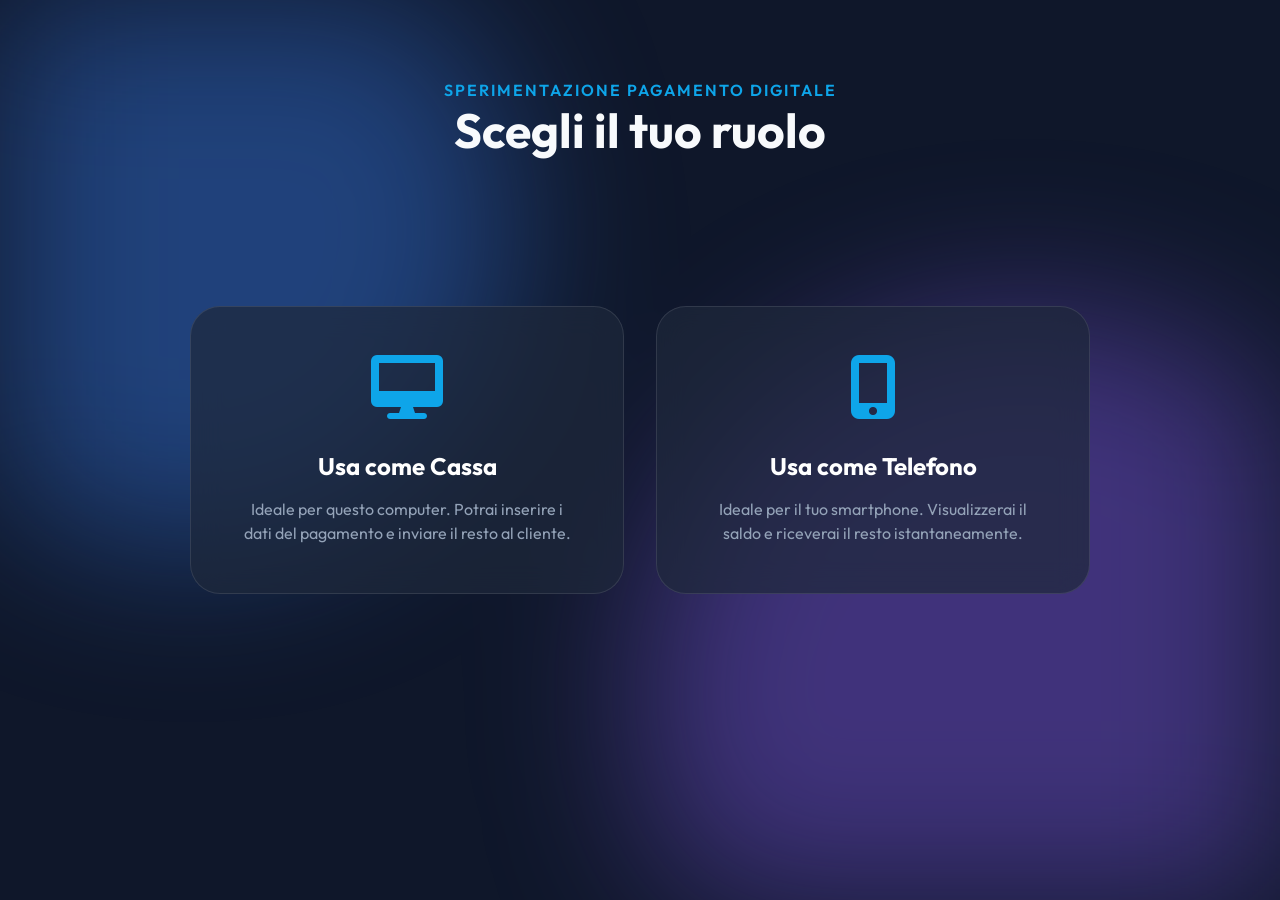
==== index.html @ 4764c620 "PaySim v2.0 - Simulazione pagamento digitale" ====
<!DOCTYPE html>
<html lang="it">

<head>
    <meta charset="UTF-8">
    <meta name="viewport" content="width=device-width, initial-scale=1.0">
    <title>PaySim - Benvenuto</title>
    <link href="https://fonts.googleapis.com/css2?family=Outfit:wght@300;400;600;700&display=swap" rel="stylesheet">
    <link href="https://cdnjs.cloudflare.com/ajax/libs/font-awesome/6.0.0/css/all.min.css" rel="stylesheet">
    <link rel="stylesheet" href="styles.css">
    <style>
        .choice-container {
            display: flex;
            gap: 2rem;
            max-width: 900px;
            width: 90%;
            z-index: 10;
        }

        .choice-card {
            flex: 1;
            padding: 3rem;
            text-align: center;
            background: var(--glass-bg);
            backdrop-filter: blur(15px);
            border: 1px solid var(--glass-border);
            border-radius: 30px;
            cursor: pointer;
            transition: all 0.4s cubic-bezier(0.175, 0.885, 0.32, 1.275);
            display: flex;
            flex-direction: column;
            align-items: center;
            text-decoration: none;
            color: white;
        }

        .choice-card:hover {
            transform: translateY(-15px);
            border-color: var(--accent);
            box-shadow: 0 20px 40px rgba(14, 165, 233, 0.2);
        }

        .choice-card i {
            font-size: 4rem;
            margin-bottom: 2rem;
            color: var(--accent);
        }

        .choice-card h2 {
            margin-bottom: 1rem;
        }

        .choice-card p {
            color: var(--text-muted);
            font-size: 1rem;
            line-height: 1.5;
        }

        .main-title {
            position: absolute;
            top: 5rem;
            text-align: center;
            z-index: 10;
        }

        .main-title h1 {
            font-size: 3rem;
            margin-bottom: 0.5rem;
        }

        .main-title p {
            color: var(--accent);
            font-weight: 600;
            text-transform: uppercase;
            letter-spacing: 2px;
        }

        @media (max-width: 768px) {
            .choice-container {
                flex-direction: column;
                margin-top: 10rem;
            }
        }
    </style>
</head>

<body>
    <div class="background-blobs">
        <div class="blob blob-1"></div>
        <div class="blob blob-2"></div>
    </div>

    <div class="main-title">
        <p>Sperimentazione Pagamento Digitale</p>
        <h1>Scegli il tuo ruolo</h1>
    </div>

    <div class="choice-container">
        <a href="pos.html" class="choice-card">
            <i class="fas fa-desktop"></i>
            <h2>Usa come Cassa</h2>
            <p>Ideale per questo computer. Potrai inserire i dati del pagamento e inviare il resto al cliente.</p>
        </a>

        <a href="wallet.html" class="choice-card">
            <i class="fas fa-mobile-alt"></i>
            <h2>Usa come Telefono</h2>
            <p>Ideale per il tuo smartphone. Visualizzerai il saldo e riceverai il resto istantaneamente.</p>
        </a>
    </div>
</body>

</html>
---- styles.css ----
:root {
    --bg-dark: #0f172a;
    --glass-bg: rgba(30, 41, 59, 0.7);
    --glass-border: rgba(255, 255, 255, 0.1);
    --accent: #0ea5e9;
    --accent-hover: #0284c7;
    --accent-glow: rgba(14, 165, 233, 0.5);
    --success: #10b981;
    --danger: #ef4444;
    --text-main: #f8fafc;
    --text-muted: #94a3b8;
    --phone-bg: #1e293b;
    --card-gradient: linear-gradient(135deg, #3b82f6 0%, #8b5cf6 100%);
}

* {
    box-sizing: border-box;
    margin: 0;
    padding: 0;
    font-family: 'Outfit', sans-serif;
}

body {
    background-color: var(--bg-dark);
    color: var(--text-main);
    min-height: 100vh;
    display: flex;
    justify-content: center;
    align-items: center;
    overflow: hidden;
    position: relative;
}

/* Background Blobs */
.background-blobs {
    position: absolute;
    top: 0;
    left: 0;
    width: 100%;
    height: 100%;
    z-index: -1;
    overflow: hidden;
    filter: blur(80px);
}

.blob {
    position: absolute;
    border-radius: 50%;
    opacity: 0.4;
    animation: float 10s infinite ease-in-out alternate;
}

.blob-1 {
    top: -10%;
    left: -10%;
    width: 50vw;
    height: 50vw;
    background: #3b82f6;
}

.blob-2 {
    bottom: -20%;
    right: -10%;
    width: 60vw;
    height: 60vw;
    background: #8b5cf6;
    animation-delay: -5s;
}

.blob-3 {
    top: 40%;
    left: 40%;
    width: 40vw;
    height: 40vw;
    background: #10b981;
    animation-duration: 15s;
}

@keyframes float {
    0% {
        transform: translateY(0) scale(1);
    }

    100% {
        transform: translateY(-50px) scale(1.1);
    }
}

/* Container Layout */
.app-container {
    display: flex;
    gap: 4rem;
    max-width: 1200px;
    width: 90%;
    z-index: 1;
    flex-wrap: wrap;
    justify-content: center;
    align-items: center;
}

/* Glass Panel (Cashier) */
.glass-panel {
    background: var(--glass-bg);
    backdrop-filter: blur(16px);
    -webkit-backdrop-filter: blur(16px);
    border: 1px solid var(--glass-border);
    border-radius: 24px;
    padding: 2.5rem;
    width: 400px;
    box-shadow: 0 25px 50px -12px rgba(0, 0, 0, 0.5);
    transition: transform 0.3s ease;
}

.glass-panel:hover {
    transform: translateY(-5px);
}

.header {
    display: flex;
    align-items: center;
    gap: 1rem;
    margin-bottom: 2rem;
    padding-bottom: 1rem;
    border-bottom: 1px solid var(--glass-border);
}

.header i {
    font-size: 1.8rem;
    color: var(--accent);
}

.header h2 {
    font-weight: 600;
    font-size: 1.5rem;
}

/* Form Inputs */
.input-group {
    margin-bottom: 1.5rem;
}

.input-group label {
    display: block;
    margin-bottom: 0.5rem;
    font-size: 0.9rem;
    color: var(--text-muted);
}

.input-wrapper {
    position: relative;
    display: flex;
    align-items: center;
}

.input-wrapper i {
    position: absolute;
    left: 1rem;
    color: var(--text-muted);
}

.input-wrapper input {
    width: 100%;
    padding: 1rem 1rem 1rem 2.8rem;
    background: rgba(15, 23, 42, 0.6);
    border: 1px solid var(--glass-border);
    border-radius: 12px;
    color: var(--text-main);
    font-size: 1rem;
    outline: none;
    transition: all 0.3s;
}

.input-wrapper input:focus {
    border-color: var(--accent);
    box-shadow: 0 0 0 2px var(--accent-glow);
}

/* Summary */
.summary-box {
    background: rgba(0, 0, 0, 0.2);
    border-radius: 12px;
    padding: 1rem;
    margin: 1.5rem 0;
    border: 1px solid var(--glass-border);
    min-height: 80px;
    display: flex;
    flex-direction: column;
    justify-content: center;
}

.summary-row {
    display: flex;
    justify-content: space-between;
    align-items: center;
    font-size: 1.1rem;
}

.highlight-text {
    font-size: 1.5rem;
    font-weight: 700;
    color: var(--success);
    transition: color 0.3s;
}

.error-msg {
    color: var(--danger);
    font-size: 0.85rem;
    margin-top: 0.5rem;
    display: none;
}

/* Button */
.primary-btn {
    width: 100%;
    padding: 1rem;
    background: var(--accent);
    color: #fff;
    border: none;
    border-radius: 12px;
    font-size: 1.1rem;
    font-weight: 600;
    cursor: pointer;
    display: flex;
    justify-content: center;
    align-items: center;
    gap: 0.5rem;
    transition: all 0.3s cubic-bezier(0.4, 0, 0.2, 1);
}

.primary-btn:hover {
    background: var(--accent-hover);
    transform: translateY(-2px);
    box-shadow: 0 10px 20px -10px var(--accent-glow);
}

.primary-btn:disabled {
    background: #475569;
    cursor: not-allowed;
    transform: none;
    box-shadow: none;
    opacity: 0.7;
}

.status-msg {
    text-align: center;
    margin-top: 1rem;
    font-size: 0.9rem;
    color: var(--text-muted);
    height: 1.2rem;
}

/* Phone Mockup */
.phone-section {
    perspective: 1000px;
}

.phone-mockup {
    width: 320px;
    height: 650px;
    background: #000;
    border-radius: 40px;
    padding: 12px;
    box-shadow:
        0 0 0 2px #333,
        0 20px 40px rgba(0, 0, 0, 0.6),
        inset 0 0 10px rgba(255, 255, 255, 0.1);
    position: relative;
    transform-style: preserve-3d;
    transition: transform 0.5s ease;
}

.phone-mockup:hover {
    transform: rotateY(-5deg) rotateX(2deg);
}

.notch {
    position: absolute;
    top: 12px;
    left: 50%;
    transform: translateX(-50%);
    width: 120px;
    height: 30px;
    background: #000;
    border-bottom-left-radius: 16px;
    border-bottom-right-radius: 16px;
    z-index: 10;
}

.phone-screen {
    width: 100%;
    height: 100%;
    background: var(--phone-bg);
    border-radius: 30px;
    overflow: hidden;
    position: relative;
    display: flex;
    flex-direction: column;
}

/* Wallet App UI */
.app-header {
    padding: 3rem 1.5rem 1.5rem;
    background: rgba(15, 23, 42, 0.8);
    border-bottom: 1px solid var(--glass-border);
}

.app-header h3 {
    font-size: 1.2rem;
    font-weight: 700;
    color: #fff;
}

.user-greeting {
    font-size: 0.9rem;
    color: var(--text-muted);
    margin-top: 0.2rem;
}

.balance-card {
    margin: 1.5rem;
    padding: 1.5rem;
    background: var(--card-gradient);
    border-radius: 20px;
    color: white;
    position: relative;
    overflow: hidden;
    box-shadow: 0 10px 20px -5px rgba(139, 92, 246, 0.4);
}

.balance-card::before {
    content: '';
    position: absolute;
    top: -50%;
    right: -20%;
    width: 150px;
    height: 150px;
    background: rgba(255, 255, 255, 0.1);
    border-radius: 50%;
}

.balance-title {
    font-size: 0.9rem;
    opacity: 0.9;
    margin-bottom: 0.5rem;
}

.balance-amount {
    font-size: 2.2rem;
    font-weight: 700;
    transition: transform 0.3s;
}

.balance-amount.pop {
    animation: scalePop 0.5s ease;
}

@keyframes scalePop {
    0% {
        transform: scale(1);
    }

    50% {
        transform: scale(1.1);
        color: #dcfce7;
    }

    100% {
        transform: scale(1);
    }
}

.transactions-section {
    flex: 1;
    background: rgba(15, 23, 42, 0.5);
    border-top-left-radius: 24px;
    border-top-right-radius: 24px;
    padding: 1.5rem;
    overflow-y: auto;
}

.transactions-section h4 {
    font-size: 1rem;
    margin-bottom: 1rem;
    color: var(--text-muted);
}

.transactions-list {
    display: flex;
    flex-direction: column;
    gap: 1rem;
}

.transaction-item {
    display: flex;
    align-items: center;
    gap: 1rem;
    padding: 1rem;
    background: rgba(255, 255, 255, 0.03);
    border-radius: 16px;
    transition: background 0.2s;
    animation: slideIn 0.4s ease forwards;
}

@keyframes slideIn {
    from {
        opacity: 0;
        transform: translateY(10px);
    }

    to {
        opacity: 1;
        transform: translateY(0);
    }
}

.tx-icon {
    width: 40px;
    height: 40px;
    border-radius: 12px;
    display: flex;
    justify-content: center;
    align-items: center;
    font-size: 1.2rem;
}

.tx-icon.out {
    background: rgba(239, 68, 68, 0.1);
    color: var(--danger);
}

.tx-icon.in {
    background: rgba(16, 185, 129, 0.1);
    color: var(--success);
}

.tx-details {
    flex: 1;
}

.tx-title {
    font-weight: 600;
    font-size: 0.95rem;
}

.tx-time {
    font-size: 0.75rem;
    color: var(--text-muted);
    margin-top: 0.2rem;
}

.tx-amount {
    font-weight: 700;
    font-size: 1rem;
}

.tx-amount.negative {
    color: var(--text-main);
}

.tx-amount.positive {
    color: var(--success);
}

/* Notification Overlay */
.notification-overlay {
    position: absolute;
    top: 0;
    left: 0;
    width: 100%;
    height: 100%;
    background: rgba(15, 23, 42, 0.8);
    backdrop-filter: blur(4px);
    display: flex;
    justify-content: center;
    align-items: center;
    z-index: 20;
    opacity: 0;
    pointer-events: none;
    transition: opacity 0.3s;
}

.notification-overlay.active {
    opacity: 1;
    pointer-events: all;
}

.notification-card {
    background: #1e293b;
    border-radius: 24px;
    padding: 2rem;
    text-align: center;
    width: 80%;
    box-shadow: 0 20px 40px rgba(0, 0, 0, 0.5);
    border: 1px solid var(--success);
    transform: scale(0.8);
    transition: transform 0.4s cubic-bezier(0.175, 0.885, 0.32, 1.275);
}

.notification-overlay.active .notification-card {
    transform: scale(1);
}

.notif-icon {
    font-size: 3.5rem;
    color: var(--success);
    margin-bottom: 1rem;
    animation: pop 0.5s 0.2s both cubic-bezier(0.175, 0.885, 0.32, 1.275);
}

@keyframes pop {
    0% {
        transform: scale(0);
    }

    100% {
        transform: scale(1);
    }
}

.notif-content h5 {
    font-size: 1.2rem;
    color: #fff;
    margin-bottom: 0.5rem;
}

.notif-content p {
    font-size: 0.85rem;
    color: var(--text-muted);
    margin-bottom: 1rem;
}

.notif-content h3 {
    font-size: 2rem;
    color: var(--success);
    font-weight: 700;
}

/* QR Overlay */
.qr-overlay {
    position: absolute;
    top: 0;
    left: 0;
    width: 100%;
    height: 100%;
    background: rgba(15, 23, 42, 0.95);
    backdrop-filter: blur(10px);
    display: flex;
    flex-direction: column;
    justify-content: center;
    align-items: center;
    z-index: 100;
    border-radius: 24px;
    padding: 2rem;
    text-align: center;
}

#qrcode {
    background: white;
    padding: 1rem;
    border-radius: 12px;
    margin: 1.5rem 0;
}

.secondary-btn {
    background: transparent;
    border: 1px solid var(--text-muted);
    color: var(--text-muted);
    padding: 0.5rem 1.5rem;
    border-radius: 8px;
    cursor: pointer;
    transition: all 0.3s;
}

.secondary-btn:hover {
    border-color: #fff;
    color: #fff;
}
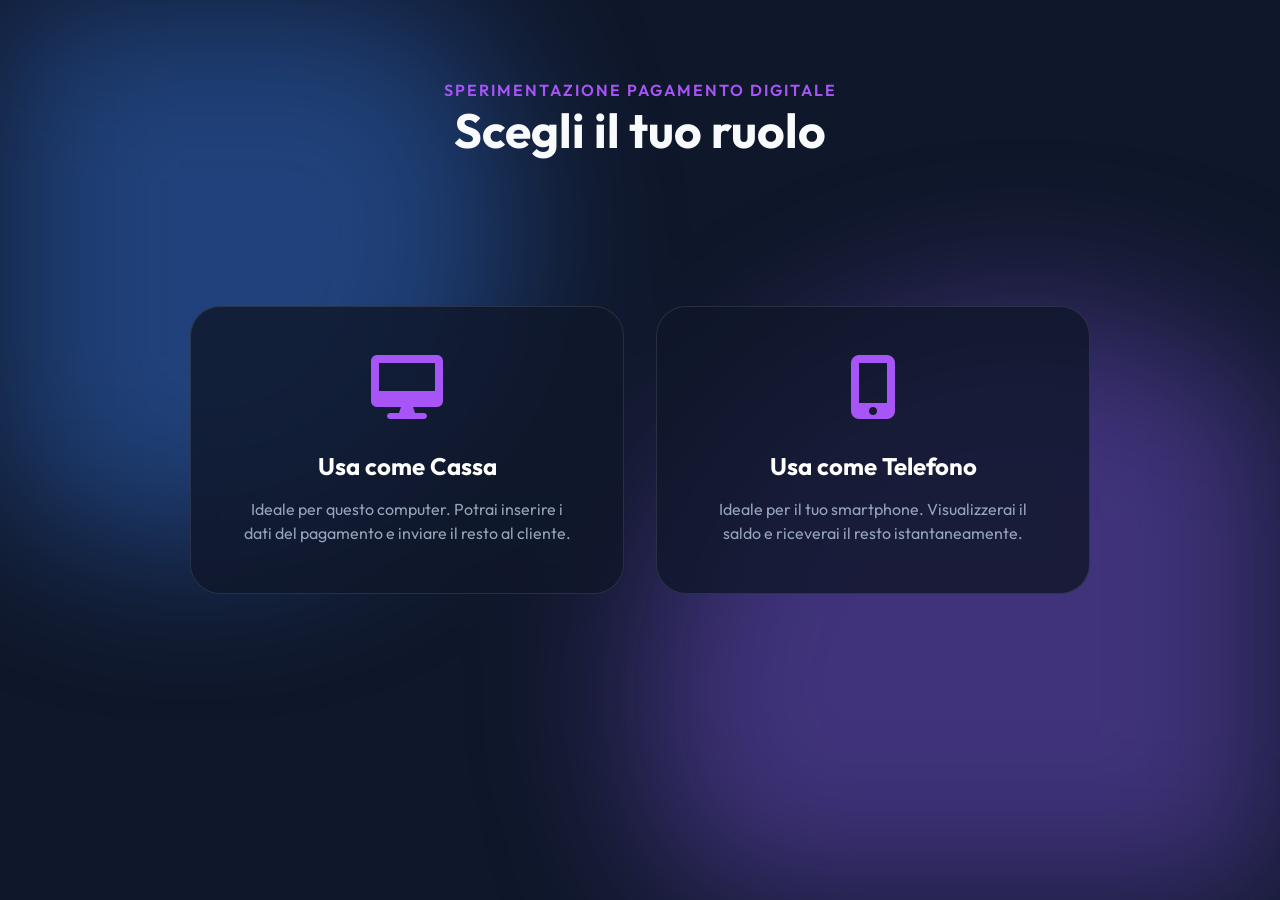
==== commit e451d389: "Rebranding: Full transformation to Voltix Finance (Purple/Lime theme, new icons v20)" ====
--- a/index.html
+++ b/index.html
@@ -4,7 +4,7 @@
 <head>
     <meta charset="UTF-8">
     <meta name="viewport" content="width=device-width, initial-scale=1.0">
-    <title>PaySim - Benvenuto</title>
+    <title>Voltix Finance - Benvenuto</title>
     <link href="https://fonts.googleapis.com/css2?family=Outfit:wght@300;400;600;700&display=swap" rel="stylesheet">
     <link href="https://cdnjs.cloudflare.com/ajax/libs/font-awesome/6.0.0/css/all.min.css" rel="stylesheet">
     <link rel="stylesheet" href="styles.css">
--- a/styles.css
+++ b/styles.css
@@ -1,16 +1,18 @@
 :root {
     --bg-dark: #0f172a;
-    --glass-bg: rgba(30, 41, 59, 0.7);
+    --glass-bg: rgba(15, 23, 42, 0.8);
     --glass-border: rgba(255, 255, 255, 0.1);
-    --accent: #0ea5e9;
-    --accent-hover: #0284c7;
-    --accent-glow: rgba(14, 165, 233, 0.5);
-    --success: #10b981;
+    --accent: #A855F7;
+    /* Electric Purple */
+    --accent-hover: #9333EA;
+    --accent-glow: rgba(168, 85, 247, 0.5);
+    --success: #84CC16;
+    /* Neon Lime */
     --danger: #ef4444;
     --text-main: #f8fafc;
     --text-muted: #94a3b8;
-    --phone-bg: #1e293b;
-    --card-gradient: linear-gradient(135deg, #3b82f6 0%, #8b5cf6 100%);
+    --phone-bg: #0f172a;
+    --card-gradient: linear-gradient(135deg, #7c3aed 0%, #d946ef 100%);
 }
 
 * {
@@ -574,4 +576,184 @@
 .secondary-btn:hover {
     border-color: #fff;
     color: #fff;
+}
+
+/* --- NFC Animations --- */
+@keyframes nfcPulse {
+    0% {
+        transform: scale(1);
+        opacity: 0.8;
+    }
+
+    50% {
+        transform: scale(1.1);
+        opacity: 1;
+        text-shadow: 0 0 10px rgba(255, 255, 255, 0.8);
+    }
+
+    100% {
+        transform: scale(1);
+        opacity: 0.8;
+    }
+}
+
+@keyframes nfcSuccessPay {
+    0% {
+        background: var(--glass-bg);
+        color: white;
+    }
+
+    50% {
+        background: var(--success);
+        color: white;
+        transform: scale(1.05);
+    }
+
+    100% {
+        background: var(--glass-bg);
+        color: white;
+        transform: scale(1);
+    }
+}
+
+.nfc-pay-success {
+    animation: nfcSuccessPay 1s ease-out forwards;
+    pointer-events: none;
+}
+
+/* --- Virtual Card Overlay --- */
+.virtual-card-overlay {
+    position: fixed;
+    top: 0;
+    left: 0;
+    width: 100vw;
+    height: 100vh;
+    background: rgba(15, 23, 42, 0.85);
+    /* Darker backdrop */
+    backdrop-filter: blur(25px);
+    -webkit-backdrop-filter: blur(25px);
+    z-index: 200;
+    display: none;
+    flex-direction: column;
+    justify-content: center;
+    align-items: center;
+    gap: 2rem;
+}
+
+/* --- Virtual Card Object --- */
+.virtual-card {
+    width: 320px;
+    height: 200px;
+    background: var(--card-gradient);
+    border-radius: 20px;
+    padding: 1.5rem;
+    box-shadow: 0 20px 40px rgba(0, 0, 0, 0.6), inset 0 1px 1px rgba(255, 255, 255, 0.4);
+    position: relative;
+    color: white;
+    display: flex;
+    flex-direction: column;
+    justify-content: space-between;
+    overflow: hidden;
+    transform: translateY(20px);
+    opacity: 0;
+    transition: all 0.5s cubic-bezier(0.175, 0.885, 0.32, 1.275);
+}
+
+.virtual-card-overlay.active {
+    display: flex;
+}
+
+.virtual-card-overlay.active .virtual-card {
+    transform: translateY(0);
+    opacity: 1;
+}
+
+/* Shine effect on card */
+.virtual-card::after {
+    content: '';
+    position: absolute;
+    top: -50%;
+    left: -50%;
+    width: 200%;
+    height: 200%;
+    background: linear-gradient(to bottom right,
+            rgba(255, 255, 255, 0) 0%,
+            rgba(255, 255, 255, 0.1) 40%,
+            rgba(255, 255, 255, 0.4) 50%,
+            rgba(255, 255, 255, 0.1) 60%,
+            rgba(255, 255, 255, 0) 100%);
+    transform: rotate(30deg);
+    pointer-events: none;
+}
+
+.virtual-card .card-chip {
+    width: 45px;
+    height: 35px;
+    background: linear-gradient(135deg, #fcd34d 0%, #fbbf24 100%);
+    border-radius: 6px;
+    opacity: 0.9;
+    box-shadow: inset 0 0 5px rgba(0, 0, 0, 0.3);
+}
+
+.virtual-card .card-balance {
+    font-size: 2.5rem;
+    font-weight: 700;
+    letter-spacing: 1px;
+    text-shadow: 0 2px 4px rgba(0, 0, 0, 0.3);
+}
+
+.virtual-card .card-details {
+    display: flex;
+    justify-content: space-between;
+    align-items: flex-end;
+}
+
+.virtual-card .card-name {
+    font-size: 1.1rem;
+    text-transform: uppercase;
+    letter-spacing: 2px;
+    opacity: 0.9;
+}
+
+.virtual-card .nfc-icon {
+    font-size: 1.8rem;
+    opacity: 0.8;
+    animation: nfcPulse 2s infinite ease-in-out;
+}
+
+/* --- Virtual Card Action Buttons --- */
+.nfc-pay-btn {
+    background: rgba(255, 255, 255, 0.1);
+    border: 1px solid rgba(255, 255, 255, 0.2);
+    color: white;
+    padding: 1rem 2rem;
+    border-radius: 50px;
+    font-size: 1.2rem;
+    font-weight: 600;
+    cursor: pointer;
+    backdrop-filter: blur(10px);
+    display: flex;
+    align-items: center;
+    gap: 0.8rem;
+    box-shadow: 0 10px 20px rgba(0, 0, 0, 0.3);
+    transition: all 0.2s;
+}
+
+.nfc-pay-btn:active {
+    transform: scale(0.95);
+}
+
+.nfc-pay-btn i {
+    font-size: 1.5rem;
+}
+
+.close-card-btn {
+    background: transparent;
+    color: var(--text-muted);
+    border: none;
+    font-size: 1rem;
+    font-weight: 600;
+    cursor: pointer;
+    padding: 0.5rem 1rem;
+    margin-top: 1rem;
 }
